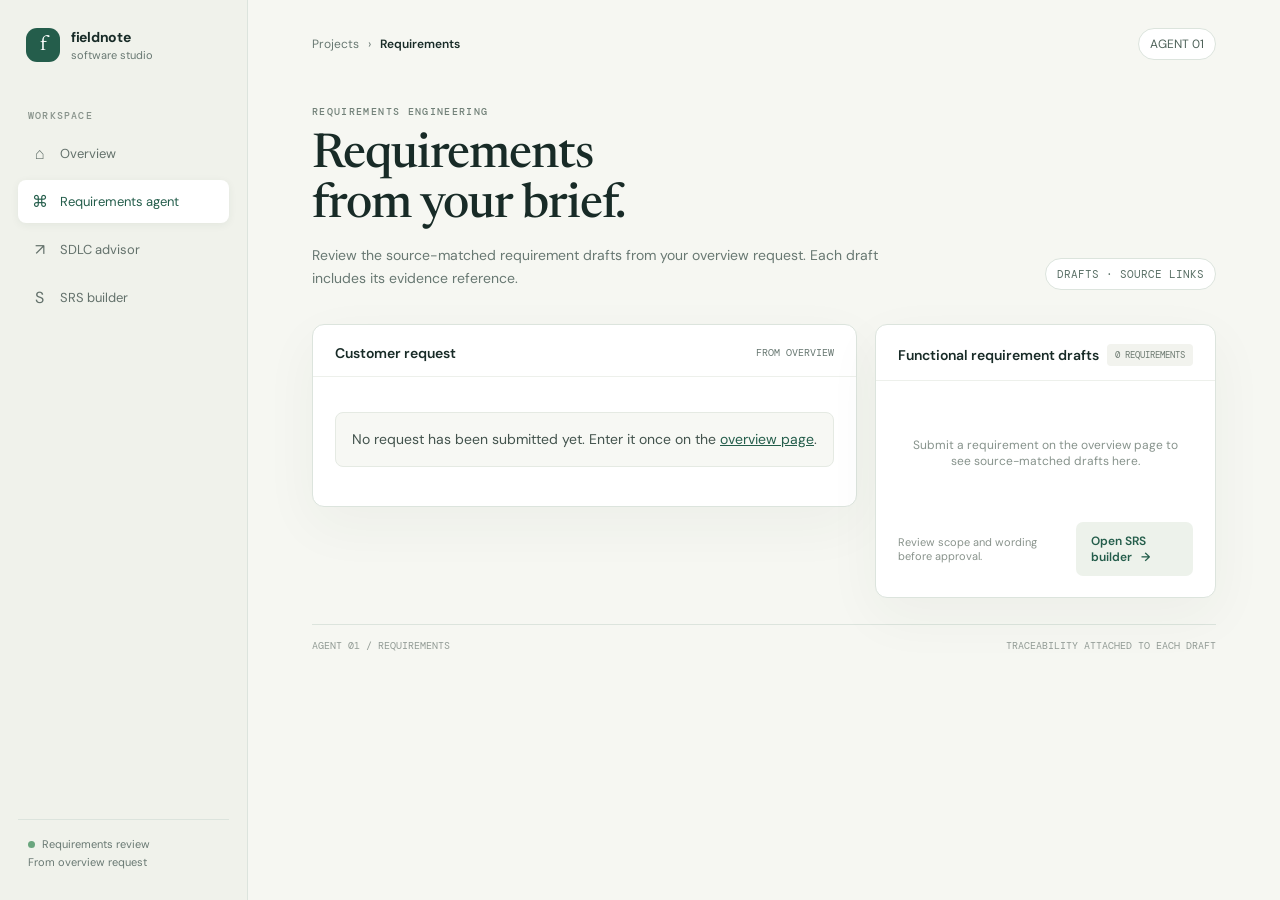
==== frontend/requirements.html @ cf6df82a "Organize project into focused folders" ====
<!doctype html>
<html lang="en">
<head>
  <meta charset="utf-8">
  <meta name="viewport" content="width=device-width,initial-scale=1">
  <title>Requirements — Fieldnote</title>
  <link rel="stylesheet" href="assets/app.css">
</head>
<body>
  <div class="shell">
    <aside class="side">
      <a class="brand" href="index.html"><span class="brand-mark">f</span><span><strong>fieldnote</strong><small>software studio</small></span></a>
      <div class="nav-label">Workspace</div>
      <nav class="nav">
        <a href="index.html"><span class="icon">⌂</span><span>Overview</span></a>
        <a class="active" href="requirements.html"><span class="icon">⌘</span><span>Requirements agent</span></a>
        <a href="sdlc.html"><span class="icon">↗</span><span>SDLC advisor</span></a>
        <a href="srs.html"><span class="icon">S</span><span>SRS builder</span></a>
      </nav>
      <div class="side-bottom"><span class="status-dot"></span>Requirements review<br>From overview request</div>
    </aside>
    <main class="main">
      <div class="topline"><div class="crumb"><a href="index.html">Projects</a><span>›</span><b>Requirements</b></div><span class="avatar">AGENT 01</span></div>
      <div class="hero"><div><div class="eyebrow">Requirements engineering</div><h1>Requirements<br>from your brief.</h1><p>Review the source-matched requirement drafts from your overview request. Each draft includes its evidence reference.</p></div><span class="pill">DRAFTS · SOURCE LINKS</span></div>
      <div class="grid">
        <div class="side-stack">
          <section class="card">
            <div class="card-head"><h2>Customer request</h2><small>FROM OVERVIEW</small></div>
            <div class="card-body"><p id="scenario-display" class="scenario">No request has been submitted yet. Enter it once on the <a href="index.html" style="color:var(--green);text-decoration:underline">overview page</a>.</p></div>
          </section>
        </div>
        <section class="card">
          <div class="card-head"><h2>Functional requirement drafts</h2><span class="chip" id="req-count">0 REQUIREMENTS</span></div>
          <div class="card-body">
            <div class="list" id="requirements"><div class="empty">Submit a requirement on the overview page to see source-matched drafts here.</div></div>
            <div class="btn-row" style="justify-content:space-between;margin-top:18px"><span class="hint">Review scope and wording before approval.</span><a class="btn secondary" href="srs.html">Open SRS builder &nbsp; →</a></div>
          </div>
        </section>
      </div>
      <div class="footer"><span>AGENT 01 / REQUIREMENTS</span><span>TRACEABILITY ATTACHED TO EACH DRAFT</span></div>
    </main>
  </div>
  <script src="assets/requirements.js"></script>
</body>
</html>
---- frontend/assets/app.css ----
@import url('https://fonts.googleapis.com/css2?family=DM+Mono:wght@400;500&family=DM+Sans:wght@400;500;600;700&family=Newsreader:opsz,wght@6..72,500;6..72,600&display=swap');
:root{--ink:#182b27;--muted:#687872;--line:#dce4dd;--paper:#f6f7f2;--white:#fff;--green:#245d4b;--lime:#d8ed9e;--orange:#e9a06a;--soft:#edf2eb;--shadow:0 18px 55px #26382c0c}*{box-sizing:border-box}body{margin:0;background:var(--paper);color:var(--ink);font-family:'DM Sans',sans-serif;font-size:14px}a{color:inherit;text-decoration:none}button,input,textarea{font:inherit}.shell{max-width:1440px;margin:auto;min-height:100vh;display:grid;grid-template-columns:248px 1fr}.side{background:#f0f2eb;border-right:1px solid var(--line);padding:28px 18px;display:flex;flex-direction:column}.brand{display:flex;align-items:center;gap:11px;margin:0 0 47px 8px}.brand-mark{width:34px;height:34px;border-radius:11px;background:var(--green);color:white;display:grid;place-items:center;font-family:Newsreader;font-size:21px}.brand strong{font-size:14px;letter-spacing:-.3px}.brand small{display:block;color:var(--muted);font-size:11px;margin-top:2px}.nav-label{font:500 10px 'DM Mono';letter-spacing:1.2px;color:#87928a;margin:0 10px 10px;text-transform:uppercase}.nav{display:grid;gap:5px}.nav a{padding:11px 12px;border-radius:8px;color:#63716b;display:flex;align-items:center;gap:11px;font-size:13px}.nav a:hover,.nav a.active{background:#fff;color:var(--green);box-shadow:0 2px 8px #213a2910}.nav .icon{width:19px;text-align:center;font-size:16px}.side-bottom{margin-top:auto;padding:15px 10px 0;border-top:1px solid var(--line);color:var(--muted);font-size:11px;line-height:1.7}.status-dot{display:inline-block;width:7px;height:7px;border-radius:50%;background:#6aa67e;margin-right:7px}.main{padding:28px clamp(24px,5vw,68px) 60px;max-width:1220px;width:100%}.topline{display:flex;align-items:center;justify-content:space-between;margin-bottom:45px;color:var(--muted);font-size:12px}.crumb{display:flex;gap:9px;align-items:center}.crumb b{color:var(--ink);font-weight:600}.avatar{border:1px solid var(--line);padding:7px 11px;border-radius:22px;color:#4e6259;background:#fff}.eyebrow{font:500 10px 'DM Mono';letter-spacing:1.35px;text-transform:uppercase;color:#718078;margin-bottom:13px}.hero{display:flex;justify-content:space-between;gap:30px;align-items:flex-end;margin-bottom:34px}.hero h1{font:500 clamp(34px,4vw,48px)/1.05 Newsreader,serif;letter-spacing:-1.1px;margin:0 0 12px}.hero p{color:var(--muted);margin:0;max-width:620px;line-height:1.65}.pill{font:11px 'DM Mono';border:1px solid var(--line);border-radius:20px;padding:8px 11px;color:#5a7066;background:#fff;white-space:nowrap}.grid{display:grid;grid-template-columns:1.6fr 1fr;gap:18px}.card{background:#fff;border:1px solid var(--line);border-radius:12px;box-shadow:var(--shadow)}.card-head{padding:19px 22px 14px;border-bottom:1px solid #edf0eb;display:flex;justify-content:space-between;align-items:center}.card-head h2{font-size:14px;margin:0;font-weight:600}.card-head small{color:var(--muted);font:10px 'DM Mono'}.card-body{padding:21px 22px}.scenario{background:#f7f8f4;border:1px solid #e5eae3;border-radius:8px;padding:15px 16px;color:#43534d;line-height:1.65;margin-bottom:18px}.label{display:block;font:500 10px 'DM Mono';text-transform:uppercase;letter-spacing:.8px;color:#728078;margin:0 0 9px}.field,textarea{width:100%;background:#fbfcf9;border:1px solid var(--line);border-radius:7px;padding:12px 13px;color:var(--ink);outline:none}.field:focus,textarea:focus{border-color:#709b83;box-shadow:0 0 0 3px #245d4b13}textarea{resize:vertical;min-height:126px;line-height:1.6}.btn{border:0;border-radius:7px;padding:11px 15px;background:var(--green);color:white;font-size:12px;font-weight:600;cursor:pointer}.btn:hover{background:#194536}.btn.secondary{background:#edf2eb;color:var(--green)}.btn-row{display:flex;align-items:center;gap:10px;margin-top:14px}.hint{font-size:11px;color:#89938c}.list{display:grid;gap:10px}.req{padding:14px;border:1px solid var(--line);border-radius:8px;background:#fff}.req-top{display:flex;justify-content:space-between;gap:12px;margin-bottom:8px}.req-id{font:11px 'DM Mono';color:var(--green)}.tag{background:#eaf3e9;color:#477255;padding:4px 7px;border-radius:4px;font:9px 'DM Mono';text-transform:uppercase}.req p{font-size:12px;line-height:1.6;margin:0;color:#3c4b45}.req-foot{border-top:1px solid #eef0ed;margin-top:10px;padding-top:9px;display:flex;justify-content:space-between;color:#89938c;font-size:10px}.side-stack{display:grid;gap:18px;align-content:start}.stat{display:flex;justify-content:space-between;align-items:center;padding:13px 0;border-bottom:1px solid #edf0eb}.stat:last-child{border:0}.stat span{color:var(--muted);font-size:12px}.stat b{font:500 12px 'DM Mono';color:var(--ink)}.progress{display:flex;gap:5px;margin:5px 0 14px}.progress i{height:3px;background:#dce5de;border-radius:3px;flex:1}.progress i.on{background:#5c9871}.step{display:flex;gap:12px;margin:14px 0}.stepnum{width:23px;height:23px;border:1px solid var(--line);border-radius:50%;display:grid;place-items:center;font:10px 'DM Mono';color:#708178;flex:none}.step.active .stepnum{background:var(--green);border-color:var(--green);color:#fff}.step strong{display:block;font-size:12px;margin:2px 0 4px}.step span{font-size:10px;color:var(--muted)}.result{margin-top:18px;background:#edf3e9;border:1px solid #dbe7d7;border-radius:9px;padding:16px}.result h3{margin:0 0 5px;font:500 23px Newsreader}.result p{margin:0;color:#5e6c62;font-size:11px;line-height:1.6}.model{padding:14px 0;border-bottom:1px solid #edf0eb}.model:last-child{border:0}.modelline{display:flex;justify-content:space-between;align-items:center}.modelline b{font-size:12px}.score{font:11px 'DM Mono';color:var(--green)}.bar{height:4px;background:#eef1ec;border-radius:4px;margin:9px 0 6px}.bar i{display:block;height:100%;border-radius:4px;background:#78a686}.model small{color:#88928c;font-size:10px}.note{padding:12px;border-left:2px solid var(--orange);background:#fbf4ec;color:#79624d;font-size:11px;line-height:1.6;margin-top:12px}.empty{color:#87938c;text-align:center;padding:35px 10px;font-size:12px}.footer{margin-top:26px;padding-top:14px;border-top:1px solid var(--line);display:flex;justify-content:space-between;color:#929b95;font:10px 'DM Mono'}.mono{font-family:'DM Mono';font-size:11px}.chip{padding:5px 8px;border-radius:4px;background:#f2f3ee;color:#6d7a71;font:9px 'DM Mono';text-transform:uppercase}.form-grid{display:grid;grid-template-columns:1fr 1fr;gap:12px}.fieldwrap{margin:14px 0}.banner{padding:12px 14px;background:#f9f1e8;border:1px solid #efe1ce;border-radius:7px;color:#806348;font-size:11px;line-height:1.6;margin-top:15px}
@media(max-width:850px){.shell{grid-template-columns:1fr}.side{padding:13px 16px;border-right:0;border-bottom:1px solid var(--line);flex-direction:row;align-items:center;gap:20px}.brand{margin:0}.nav-label,.side-bottom{display:none}.nav{display:flex;margin-left:auto}.nav a{padding:8px}.nav a span:last-child{display:none}.main{padding:25px 20px 45px}.grid{grid-template-columns:1fr}.hero{align-items:flex-start;flex-direction:column;gap:15px}.topline{margin-bottom:30px}}@media(max-width:480px){.form-grid{grid-template-columns:1fr}.nav a .icon{font-size:18px}.side{gap:4px}.brand strong{font-size:12px}.brand-mark{width:30px;height:30px}}
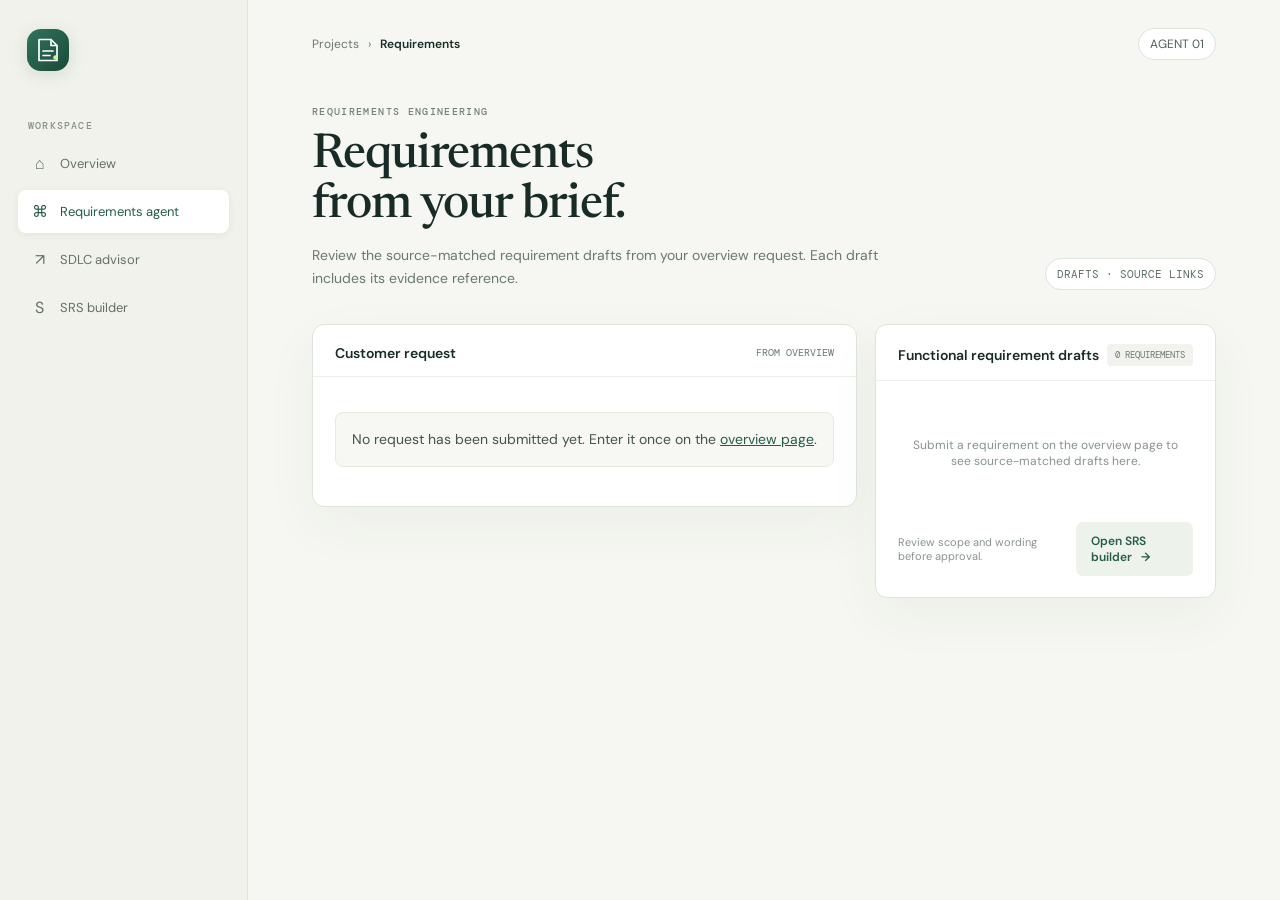
==== commit 777648e9: "Replace text branding and clean page chrome" ====
--- a/frontend/requirements.html
+++ b/frontend/requirements.html
@@ -9,7 +9,7 @@
 <body>
   <div class="shell">
     <aside class="side">
-      <a class="brand" href="index.html"><span class="brand-mark">f</span><span><strong>fieldnote</strong><small>software studio</small></span></a>
+      <a class="brand" href="index.html" aria-label="Fieldnote home"><svg class="brand-logo" viewBox="0 0 44 44" aria-hidden="true"><defs><linearGradient id="brandFill" x1="0" y1="0" x2="1" y2="1"><stop offset="0" stop-color="#31735b"/><stop offset="1" stop-color="#194a3b"/></linearGradient></defs><rect x="1" y="1" width="42" height="42" rx="14" fill="url(#brandFill)"/><path d="M13 11.5h12l6 6v15H13z" fill="none" stroke="#fff" stroke-width="1.7" stroke-linejoin="round"/><path d="M25 11.5v6h6M17 23h10M17 27.5h7" fill="none" stroke="#fff" stroke-width="1.7" stroke-linecap="round"/><circle cx="29.5" cy="29.5" r="2.3" fill="#d8ed9e"/></svg></a>
       <div class="nav-label">Workspace</div>
       <nav class="nav">
         <a href="index.html"><span class="icon">⌂</span><span>Overview</span></a>
@@ -17,7 +17,7 @@
         <a href="sdlc.html"><span class="icon">↗</span><span>SDLC advisor</span></a>
         <a href="srs.html"><span class="icon">S</span><span>SRS builder</span></a>
       </nav>
-      <div class="side-bottom"><span class="status-dot"></span>Requirements review<br>From overview request</div>
+
     </aside>
     <main class="main">
       <div class="topline"><div class="crumb"><a href="index.html">Projects</a><span>›</span><b>Requirements</b></div><span class="avatar">AGENT 01</span></div>
@@ -37,7 +37,7 @@
           </div>
         </section>
       </div>
-      <div class="footer"><span>AGENT 01 / REQUIREMENTS</span><span>TRACEABILITY ATTACHED TO EACH DRAFT</span></div>
+
     </main>
   </div>
   <script src="assets/requirements.js"></script>
--- a/frontend/assets/app.css
+++ b/frontend/assets/app.css
@@ -1,3 +1,3 @@
 @import url('https://fonts.googleapis.com/css2?family=DM+Mono:wght@400;500&family=DM+Sans:wght@400;500;600;700&family=Newsreader:opsz,wght@6..72,500;6..72,600&display=swap');
-:root{--ink:#182b27;--muted:#687872;--line:#dce4dd;--paper:#f6f7f2;--white:#fff;--green:#245d4b;--lime:#d8ed9e;--orange:#e9a06a;--soft:#edf2eb;--shadow:0 18px 55px #26382c0c}*{box-sizing:border-box}body{margin:0;background:var(--paper);color:var(--ink);font-family:'DM Sans',sans-serif;font-size:14px}a{color:inherit;text-decoration:none}button,input,textarea{font:inherit}.shell{max-width:1440px;margin:auto;min-height:100vh;display:grid;grid-template-columns:248px 1fr}.side{background:#f0f2eb;border-right:1px solid var(--line);padding:28px 18px;display:flex;flex-direction:column}.brand{display:flex;align-items:center;gap:11px;margin:0 0 47px 8px}.brand-mark{width:34px;height:34px;border-radius:11px;background:var(--green);color:white;display:grid;place-items:center;font-family:Newsreader;font-size:21px}.brand strong{font-size:14px;letter-spacing:-.3px}.brand small{display:block;color:var(--muted);font-size:11px;margin-top:2px}.nav-label{font:500 10px 'DM Mono';letter-spacing:1.2px;color:#87928a;margin:0 10px 10px;text-transform:uppercase}.nav{display:grid;gap:5px}.nav a{padding:11px 12px;border-radius:8px;color:#63716b;display:flex;align-items:center;gap:11px;font-size:13px}.nav a:hover,.nav a.active{background:#fff;color:var(--green);box-shadow:0 2px 8px #213a2910}.nav .icon{width:19px;text-align:center;font-size:16px}.side-bottom{margin-top:auto;padding:15px 10px 0;border-top:1px solid var(--line);color:var(--muted);font-size:11px;line-height:1.7}.status-dot{display:inline-block;width:7px;height:7px;border-radius:50%;background:#6aa67e;margin-right:7px}.main{padding:28px clamp(24px,5vw,68px) 60px;max-width:1220px;width:100%}.topline{display:flex;align-items:center;justify-content:space-between;margin-bottom:45px;color:var(--muted);font-size:12px}.crumb{display:flex;gap:9px;align-items:center}.crumb b{color:var(--ink);font-weight:600}.avatar{border:1px solid var(--line);padding:7px 11px;border-radius:22px;color:#4e6259;background:#fff}.eyebrow{font:500 10px 'DM Mono';letter-spacing:1.35px;text-transform:uppercase;color:#718078;margin-bottom:13px}.hero{display:flex;justify-content:space-between;gap:30px;align-items:flex-end;margin-bottom:34px}.hero h1{font:500 clamp(34px,4vw,48px)/1.05 Newsreader,serif;letter-spacing:-1.1px;margin:0 0 12px}.hero p{color:var(--muted);margin:0;max-width:620px;line-height:1.65}.pill{font:11px 'DM Mono';border:1px solid var(--line);border-radius:20px;padding:8px 11px;color:#5a7066;background:#fff;white-space:nowrap}.grid{display:grid;grid-template-columns:1.6fr 1fr;gap:18px}.card{background:#fff;border:1px solid var(--line);border-radius:12px;box-shadow:var(--shadow)}.card-head{padding:19px 22px 14px;border-bottom:1px solid #edf0eb;display:flex;justify-content:space-between;align-items:center}.card-head h2{font-size:14px;margin:0;font-weight:600}.card-head small{color:var(--muted);font:10px 'DM Mono'}.card-body{padding:21px 22px}.scenario{background:#f7f8f4;border:1px solid #e5eae3;border-radius:8px;padding:15px 16px;color:#43534d;line-height:1.65;margin-bottom:18px}.label{display:block;font:500 10px 'DM Mono';text-transform:uppercase;letter-spacing:.8px;color:#728078;margin:0 0 9px}.field,textarea{width:100%;background:#fbfcf9;border:1px solid var(--line);border-radius:7px;padding:12px 13px;color:var(--ink);outline:none}.field:focus,textarea:focus{border-color:#709b83;box-shadow:0 0 0 3px #245d4b13}textarea{resize:vertical;min-height:126px;line-height:1.6}.btn{border:0;border-radius:7px;padding:11px 15px;background:var(--green);color:white;font-size:12px;font-weight:600;cursor:pointer}.btn:hover{background:#194536}.btn.secondary{background:#edf2eb;color:var(--green)}.btn-row{display:flex;align-items:center;gap:10px;margin-top:14px}.hint{font-size:11px;color:#89938c}.list{display:grid;gap:10px}.req{padding:14px;border:1px solid var(--line);border-radius:8px;background:#fff}.req-top{display:flex;justify-content:space-between;gap:12px;margin-bottom:8px}.req-id{font:11px 'DM Mono';color:var(--green)}.tag{background:#eaf3e9;color:#477255;padding:4px 7px;border-radius:4px;font:9px 'DM Mono';text-transform:uppercase}.req p{font-size:12px;line-height:1.6;margin:0;color:#3c4b45}.req-foot{border-top:1px solid #eef0ed;margin-top:10px;padding-top:9px;display:flex;justify-content:space-between;color:#89938c;font-size:10px}.side-stack{display:grid;gap:18px;align-content:start}.stat{display:flex;justify-content:space-between;align-items:center;padding:13px 0;border-bottom:1px solid #edf0eb}.stat:last-child{border:0}.stat span{color:var(--muted);font-size:12px}.stat b{font:500 12px 'DM Mono';color:var(--ink)}.progress{display:flex;gap:5px;margin:5px 0 14px}.progress i{height:3px;background:#dce5de;border-radius:3px;flex:1}.progress i.on{background:#5c9871}.step{display:flex;gap:12px;margin:14px 0}.stepnum{width:23px;height:23px;border:1px solid var(--line);border-radius:50%;display:grid;place-items:center;font:10px 'DM Mono';color:#708178;flex:none}.step.active .stepnum{background:var(--green);border-color:var(--green);color:#fff}.step strong{display:block;font-size:12px;margin:2px 0 4px}.step span{font-size:10px;color:var(--muted)}.result{margin-top:18px;background:#edf3e9;border:1px solid #dbe7d7;border-radius:9px;padding:16px}.result h3{margin:0 0 5px;font:500 23px Newsreader}.result p{margin:0;color:#5e6c62;font-size:11px;line-height:1.6}.model{padding:14px 0;border-bottom:1px solid #edf0eb}.model:last-child{border:0}.modelline{display:flex;justify-content:space-between;align-items:center}.modelline b{font-size:12px}.score{font:11px 'DM Mono';color:var(--green)}.bar{height:4px;background:#eef1ec;border-radius:4px;margin:9px 0 6px}.bar i{display:block;height:100%;border-radius:4px;background:#78a686}.model small{color:#88928c;font-size:10px}.note{padding:12px;border-left:2px solid var(--orange);background:#fbf4ec;color:#79624d;font-size:11px;line-height:1.6;margin-top:12px}.empty{color:#87938c;text-align:center;padding:35px 10px;font-size:12px}.footer{margin-top:26px;padding-top:14px;border-top:1px solid var(--line);display:flex;justify-content:space-between;color:#929b95;font:10px 'DM Mono'}.mono{font-family:'DM Mono';font-size:11px}.chip{padding:5px 8px;border-radius:4px;background:#f2f3ee;color:#6d7a71;font:9px 'DM Mono';text-transform:uppercase}.form-grid{display:grid;grid-template-columns:1fr 1fr;gap:12px}.fieldwrap{margin:14px 0}.banner{padding:12px 14px;background:#f9f1e8;border:1px solid #efe1ce;border-radius:7px;color:#806348;font-size:11px;line-height:1.6;margin-top:15px}
-@media(max-width:850px){.shell{grid-template-columns:1fr}.side{padding:13px 16px;border-right:0;border-bottom:1px solid var(--line);flex-direction:row;align-items:center;gap:20px}.brand{margin:0}.nav-label,.side-bottom{display:none}.nav{display:flex;margin-left:auto}.nav a{padding:8px}.nav a span:last-child{display:none}.main{padding:25px 20px 45px}.grid{grid-template-columns:1fr}.hero{align-items:flex-start;flex-direction:column;gap:15px}.topline{margin-bottom:30px}}@media(max-width:480px){.form-grid{grid-template-columns:1fr}.nav a .icon{font-size:18px}.side{gap:4px}.brand strong{font-size:12px}.brand-mark{width:30px;height:30px}}
+:root{--ink:#182b27;--muted:#687872;--line:#dce4dd;--paper:#f6f7f2;--white:#fff;--green:#245d4b;--lime:#d8ed9e;--orange:#e9a06a;--soft:#edf2eb;--shadow:0 18px 55px #26382c0c}*{box-sizing:border-box}body{margin:0;background:var(--paper);color:var(--ink);font-family:'DM Sans',sans-serif;font-size:14px}a{color:inherit;text-decoration:none}button,input,textarea{font:inherit}.shell{max-width:1440px;margin:auto;min-height:100vh;display:grid;grid-template-columns:248px 1fr}.side{background:#f0f2eb;border-right:1px solid var(--line);padding:28px 18px;display:flex;flex-direction:column}.brand{display:inline-flex;align-items:center;justify-content:center;margin:0 0 47px 8px;width:44px;height:44px;border-radius:14px;outline-offset:4px;transition:transform .18s ease}.brand:hover{transform:translateY(-1px)}.brand:focus-visible{outline:2px solid #6aa67e}.brand-logo{display:block;width:44px;height:44px;filter:drop-shadow(0 4px 8px #245d4b22)}.nav-label{font:500 10px 'DM Mono';letter-spacing:1.2px;color:#87928a;margin:0 10px 10px;text-transform:uppercase}.nav{display:grid;gap:5px}.nav a{padding:11px 12px;border-radius:8px;color:#63716b;display:flex;align-items:center;gap:11px;font-size:13px}.nav a:hover,.nav a.active{background:#fff;color:var(--green);box-shadow:0 2px 8px #213a2910}.nav .icon{width:19px;text-align:center;font-size:16px}.main{padding:28px clamp(24px,5vw,68px) 60px;max-width:1220px;width:100%}.topline{display:flex;align-items:center;justify-content:space-between;margin-bottom:45px;color:var(--muted);font-size:12px}.crumb{display:flex;gap:9px;align-items:center}.crumb b{color:var(--ink);font-weight:600}.avatar{border:1px solid var(--line);padding:7px 11px;border-radius:22px;color:#4e6259;background:#fff}.eyebrow{font:500 10px 'DM Mono';letter-spacing:1.35px;text-transform:uppercase;color:#718078;margin-bottom:13px}.hero{display:flex;justify-content:space-between;gap:30px;align-items:flex-end;margin-bottom:34px}.hero h1{font:500 clamp(34px,4vw,48px)/1.05 Newsreader,serif;letter-spacing:-1.1px;margin:0 0 12px}.hero p{color:var(--muted);margin:0;max-width:620px;line-height:1.65}.pill{font:11px 'DM Mono';border:1px solid var(--line);border-radius:20px;padding:8px 11px;color:#5a7066;background:#fff;white-space:nowrap}.grid{display:grid;grid-template-columns:1.6fr 1fr;gap:18px}.card{background:#fff;border:1px solid var(--line);border-radius:12px;box-shadow:var(--shadow)}.card-head{padding:19px 22px 14px;border-bottom:1px solid #edf0eb;display:flex;justify-content:space-between;align-items:center}.card-head h2{font-size:14px;margin:0;font-weight:600}.card-head small{color:var(--muted);font:10px 'DM Mono'}.card-body{padding:21px 22px}.scenario{background:#f7f8f4;border:1px solid #e5eae3;border-radius:8px;padding:15px 16px;color:#43534d;line-height:1.65;margin-bottom:18px}.label{display:block;font:500 10px 'DM Mono';text-transform:uppercase;letter-spacing:.8px;color:#728078;margin:0 0 9px}.field,textarea{width:100%;background:#fbfcf9;border:1px solid var(--line);border-radius:7px;padding:12px 13px;color:var(--ink);outline:none}.field:focus,textarea:focus{border-color:#709b83;box-shadow:0 0 0 3px #245d4b13}textarea{resize:vertical;min-height:126px;line-height:1.6}.btn{border:0;border-radius:7px;padding:11px 15px;background:var(--green);color:white;font-size:12px;font-weight:600;cursor:pointer}.btn:hover{background:#194536}.btn.secondary{background:#edf2eb;color:var(--green)}.btn-row{display:flex;align-items:center;gap:10px;margin-top:14px}.hint{font-size:11px;color:#89938c}.list{display:grid;gap:10px}.req{padding:14px;border:1px solid var(--line);border-radius:8px;background:#fff}.req-top{display:flex;justify-content:space-between;gap:12px;margin-bottom:8px}.req-id{font:11px 'DM Mono';color:var(--green)}.tag{background:#eaf3e9;color:#477255;padding:4px 7px;border-radius:4px;font:9px 'DM Mono';text-transform:uppercase}.req p{font-size:12px;line-height:1.6;margin:0;color:#3c4b45}.req-foot{border-top:1px solid #eef0ed;margin-top:10px;padding-top:9px;display:flex;justify-content:space-between;color:#89938c;font-size:10px}.side-stack{display:grid;gap:18px;align-content:start}.stat{display:flex;justify-content:space-between;align-items:center;padding:13px 0;border-bottom:1px solid #edf0eb}.stat:last-child{border:0}.stat span{color:var(--muted);font-size:12px}.stat b{font:500 12px 'DM Mono';color:var(--ink)}.progress{display:flex;gap:5px;margin:5px 0 14px}.progress i{height:3px;background:#dce5de;border-radius:3px;flex:1}.progress i.on{background:#5c9871}.step{display:flex;gap:12px;margin:14px 0}.stepnum{width:23px;height:23px;border:1px solid var(--line);border-radius:50%;display:grid;place-items:center;font:10px 'DM Mono';color:#708178;flex:none}.step.active .stepnum{background:var(--green);border-color:var(--green);color:#fff}.step strong{display:block;font-size:12px;margin:2px 0 4px}.step span{font-size:10px;color:var(--muted)}.result{margin-top:18px;background:#edf3e9;border:1px solid #dbe7d7;border-radius:9px;padding:16px}.result h3{margin:0 0 5px;font:500 23px Newsreader}.result p{margin:0;color:#5e6c62;font-size:11px;line-height:1.6}.model{padding:14px 0;border-bottom:1px solid #edf0eb}.model:last-child{border:0}.modelline{display:flex;justify-content:space-between;align-items:center}.modelline b{font-size:12px}.score{font:11px 'DM Mono';color:var(--green)}.bar{height:4px;background:#eef1ec;border-radius:4px;margin:9px 0 6px}.bar i{display:block;height:100%;border-radius:4px;background:#78a686}.model small{color:#88928c;font-size:10px}.note{padding:12px;border-left:2px solid var(--orange);background:#fbf4ec;color:#79624d;font-size:11px;line-height:1.6;margin-top:12px}.empty{color:#87938c;text-align:center;padding:35px 10px;font-size:12px}.footer{margin-top:26px;padding-top:14px;border-top:1px solid var(--line);display:flex;justify-content:space-between;color:#929b95;font:10px 'DM Mono'}.mono{font-family:'DM Mono';font-size:11px}.chip{padding:5px 8px;border-radius:4px;background:#f2f3ee;color:#6d7a71;font:9px 'DM Mono';text-transform:uppercase}.form-grid{display:grid;grid-template-columns:1fr 1fr;gap:12px}.fieldwrap{margin:14px 0}.banner{padding:12px 14px;background:#f9f1e8;border:1px solid #efe1ce;border-radius:7px;color:#806348;font-size:11px;line-height:1.6;margin-top:15px}
+@media(max-width:850px){.shell{grid-template-columns:1fr}.side{padding:13px 16px;border-right:0;border-bottom:1px solid var(--line);flex-direction:row;align-items:center;gap:20px}.brand{margin:0}.nav-label,.side-bottom{display:none}.nav{display:flex;margin-left:auto}.nav a{padding:8px}.nav a span:last-child{display:none}.main{padding:25px 20px 45px}.grid{grid-template-columns:1fr}.hero{align-items:flex-start;flex-direction:column;gap:15px}.topline{margin-bottom:30px}}@media(max-width:480px){.form-grid{grid-template-columns:1fr}.nav a .icon{font-size:18px}.side{gap:4px}.brand{width:36px;height:36px}.brand-logo{width:36px;height:36px}}
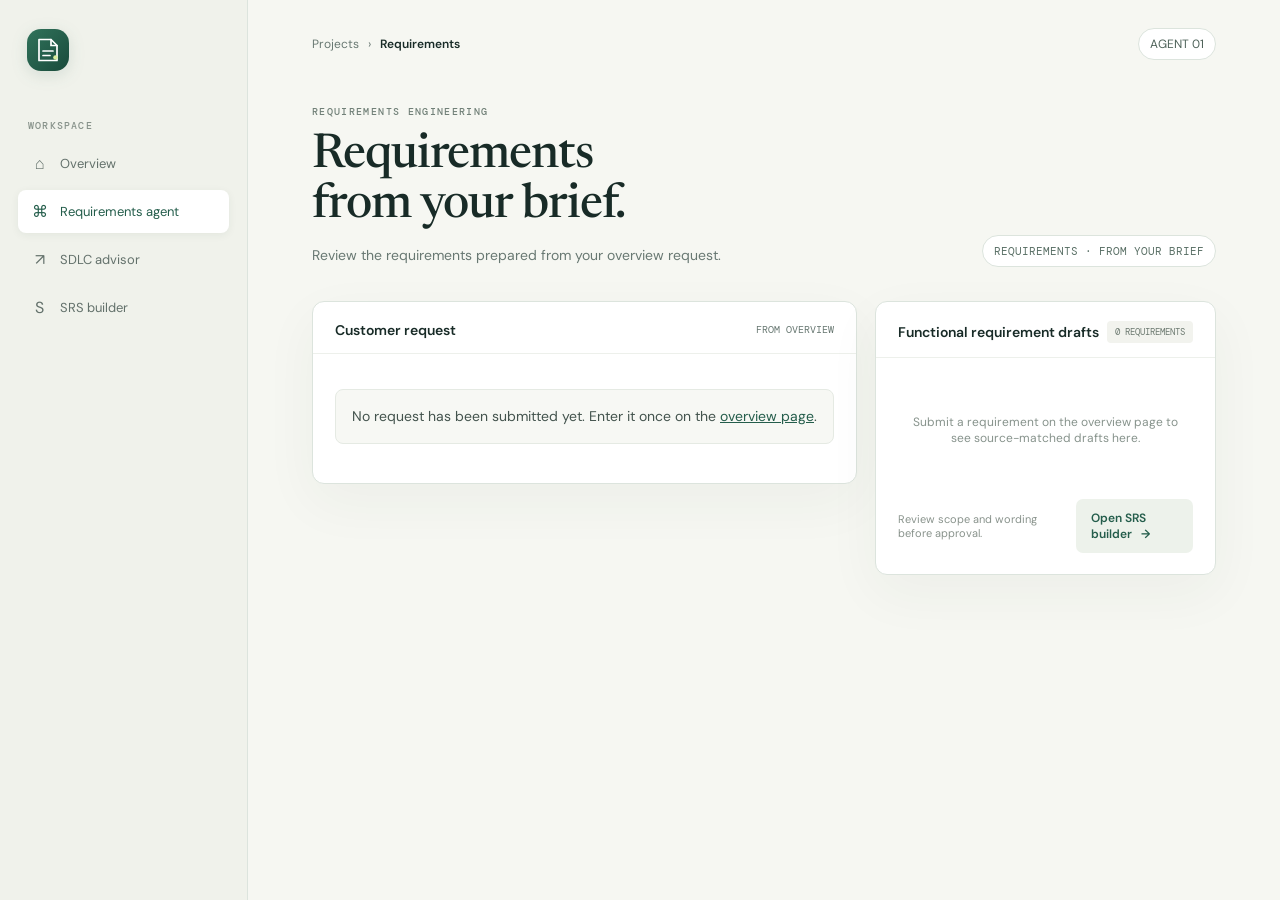
==== commit 23820f12: "Refresh requirements page asset and remove draft labels" ====
--- a/frontend/requirements.html
+++ b/frontend/requirements.html
@@ -21,7 +21,7 @@
     </aside>
     <main class="main">
       <div class="topline"><div class="crumb"><a href="index.html">Projects</a><span>›</span><b>Requirements</b></div><span class="avatar">AGENT 01</span></div>
-      <div class="hero"><div><div class="eyebrow">Requirements engineering</div><h1>Requirements<br>from your brief.</h1><p>Review the source-matched requirement drafts from your overview request. Each draft includes its evidence reference.</p></div><span class="pill">DRAFTS · SOURCE LINKS</span></div>
+      <div class="hero"><div><div class="eyebrow">Requirements engineering</div><h1>Requirements<br>from your brief.</h1><p>Review the requirements prepared from your overview request.</p></div><span class="pill">REQUIREMENTS · FROM YOUR BRIEF</span></div>
       <div class="grid">
         <div class="side-stack">
           <section class="card">
@@ -40,6 +40,6 @@
 
     </main>
   </div>
-  <script src="assets/requirements.js"></script>
+  <script src="assets/requirements.js?v=3"></script>
 </body>
 </html>
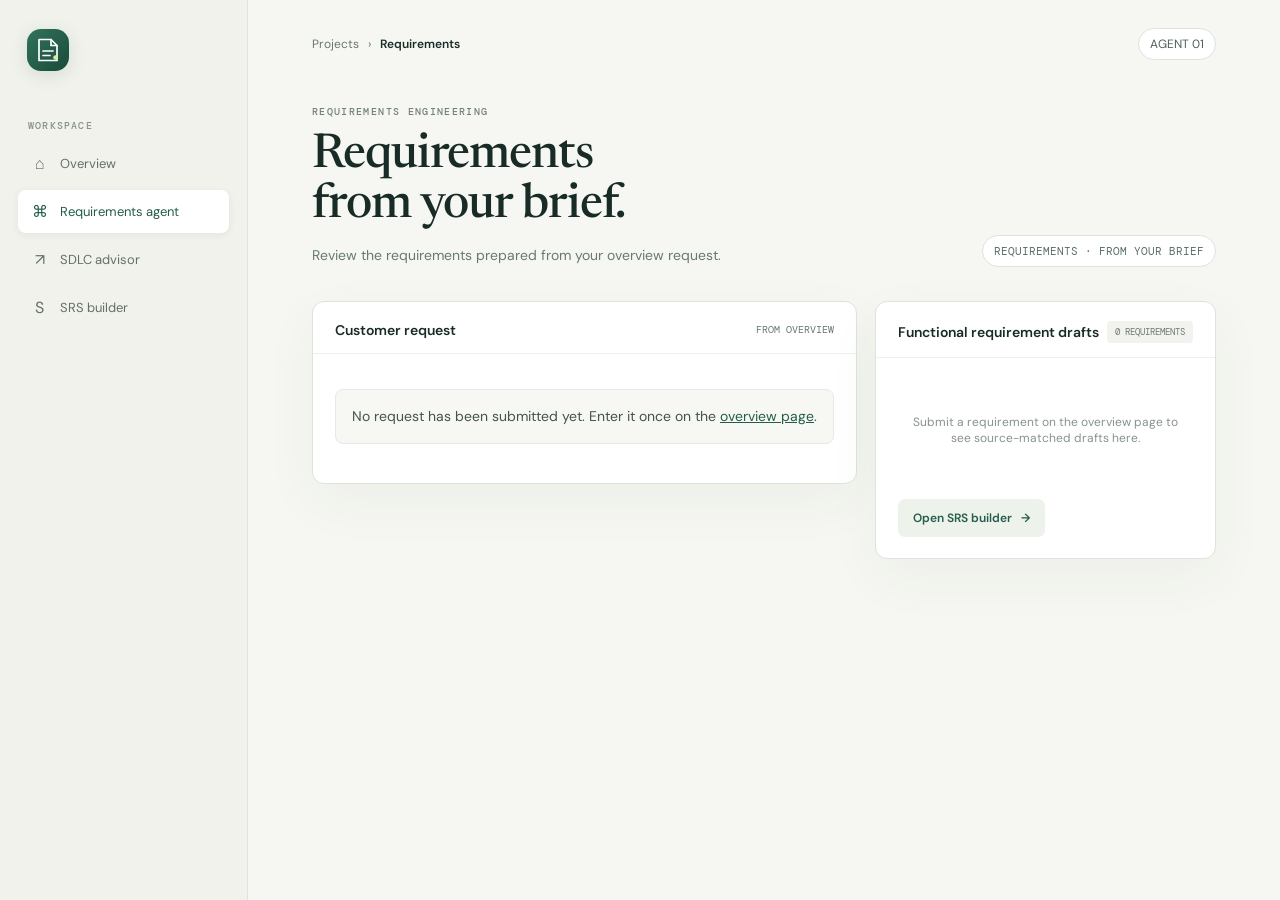
==== commit 5a3c60fe: "Remove remaining helper copy from pages" ====
--- a/frontend/requirements.html
+++ b/frontend/requirements.html
@@ -33,13 +33,13 @@
           <div class="card-head"><h2>Functional requirement drafts</h2><span class="chip" id="req-count">0 REQUIREMENTS</span></div>
           <div class="card-body">
             <div class="list" id="requirements"><div class="empty">Submit a requirement on the overview page to see source-matched drafts here.</div></div>
-            <div class="btn-row" style="justify-content:space-between;margin-top:18px"><span class="hint">Review scope and wording before approval.</span><a class="btn secondary" href="srs.html">Open SRS builder &nbsp; →</a></div>
+            <div class="btn-row" style="justify-content:flex-start;margin-top:18px"><a class="btn secondary" href="srs.html">Open SRS builder &nbsp; →</a></div>
           </div>
         </section>
       </div>
 
     </main>
   </div>
-  <script src="assets/requirements.js?v=3"></script>
+  <script src="assets/requirements.js?v=4"></script>
 </body>
 </html>
